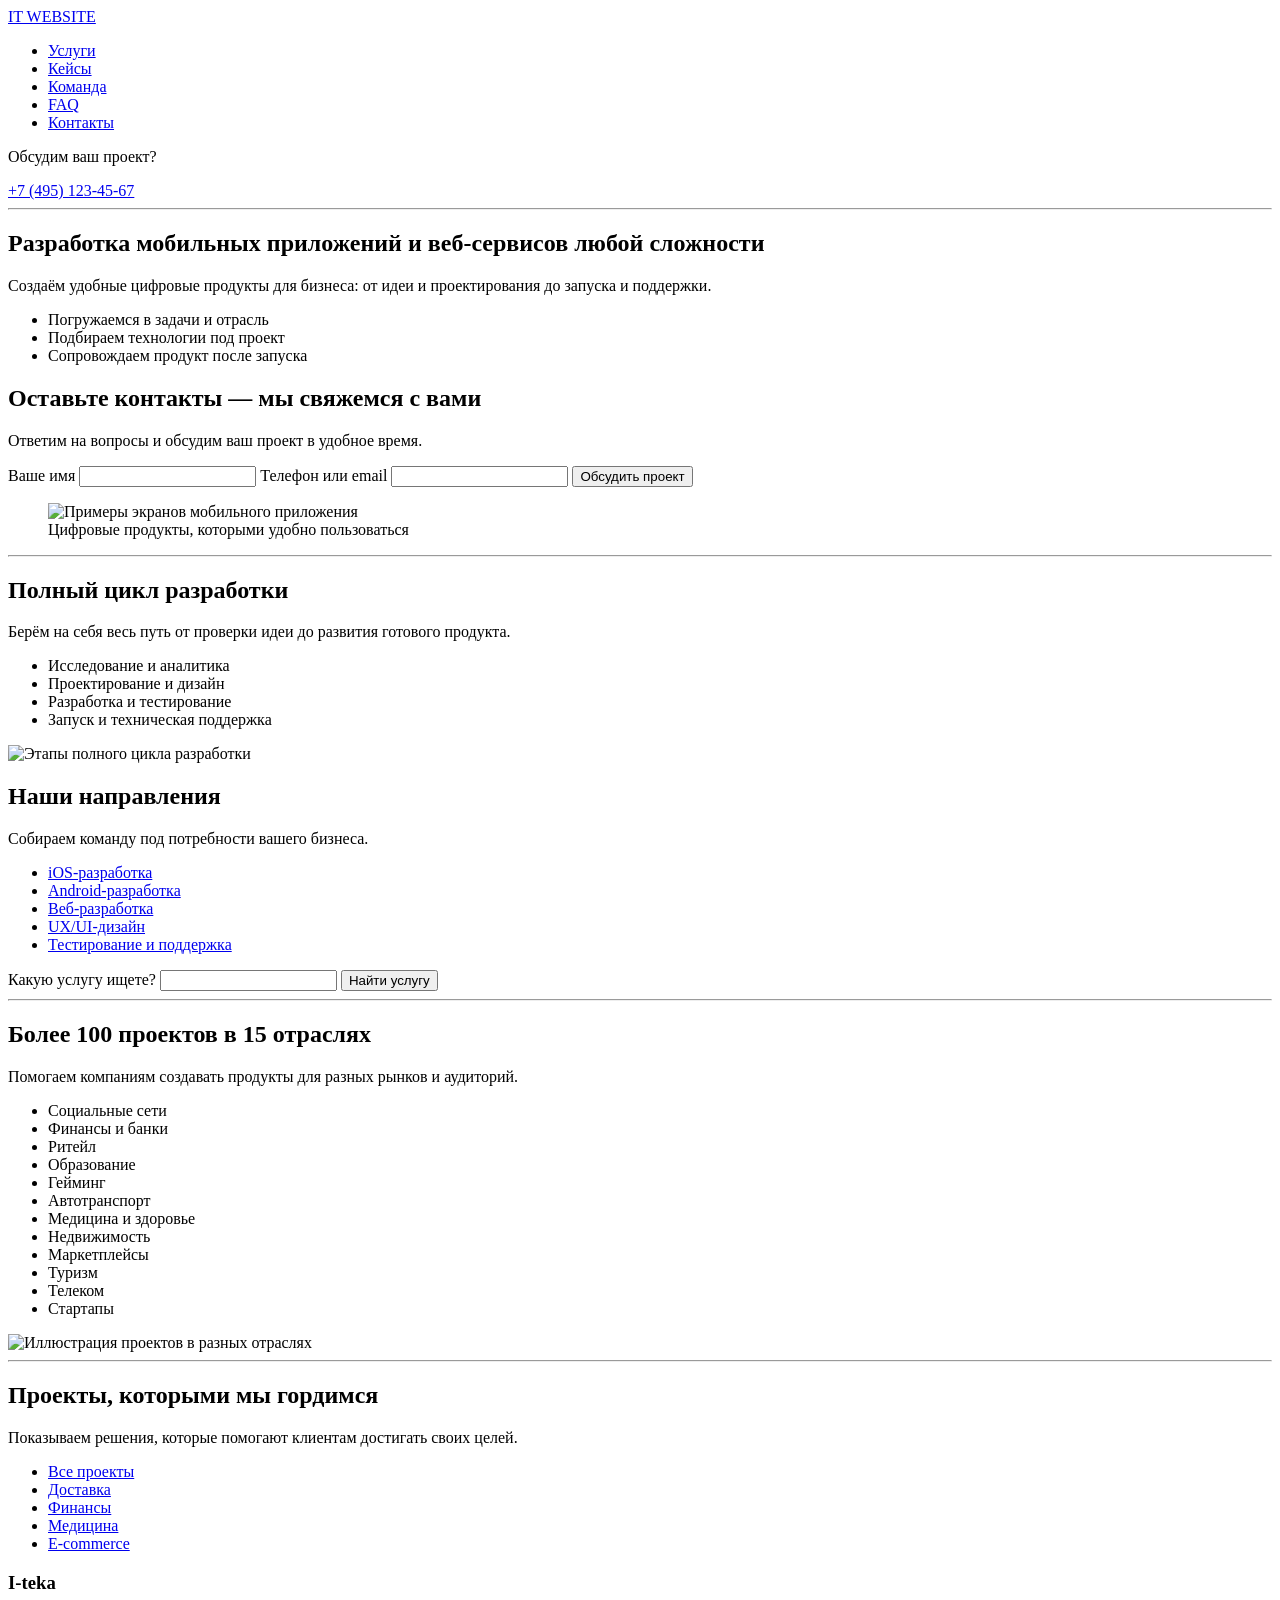
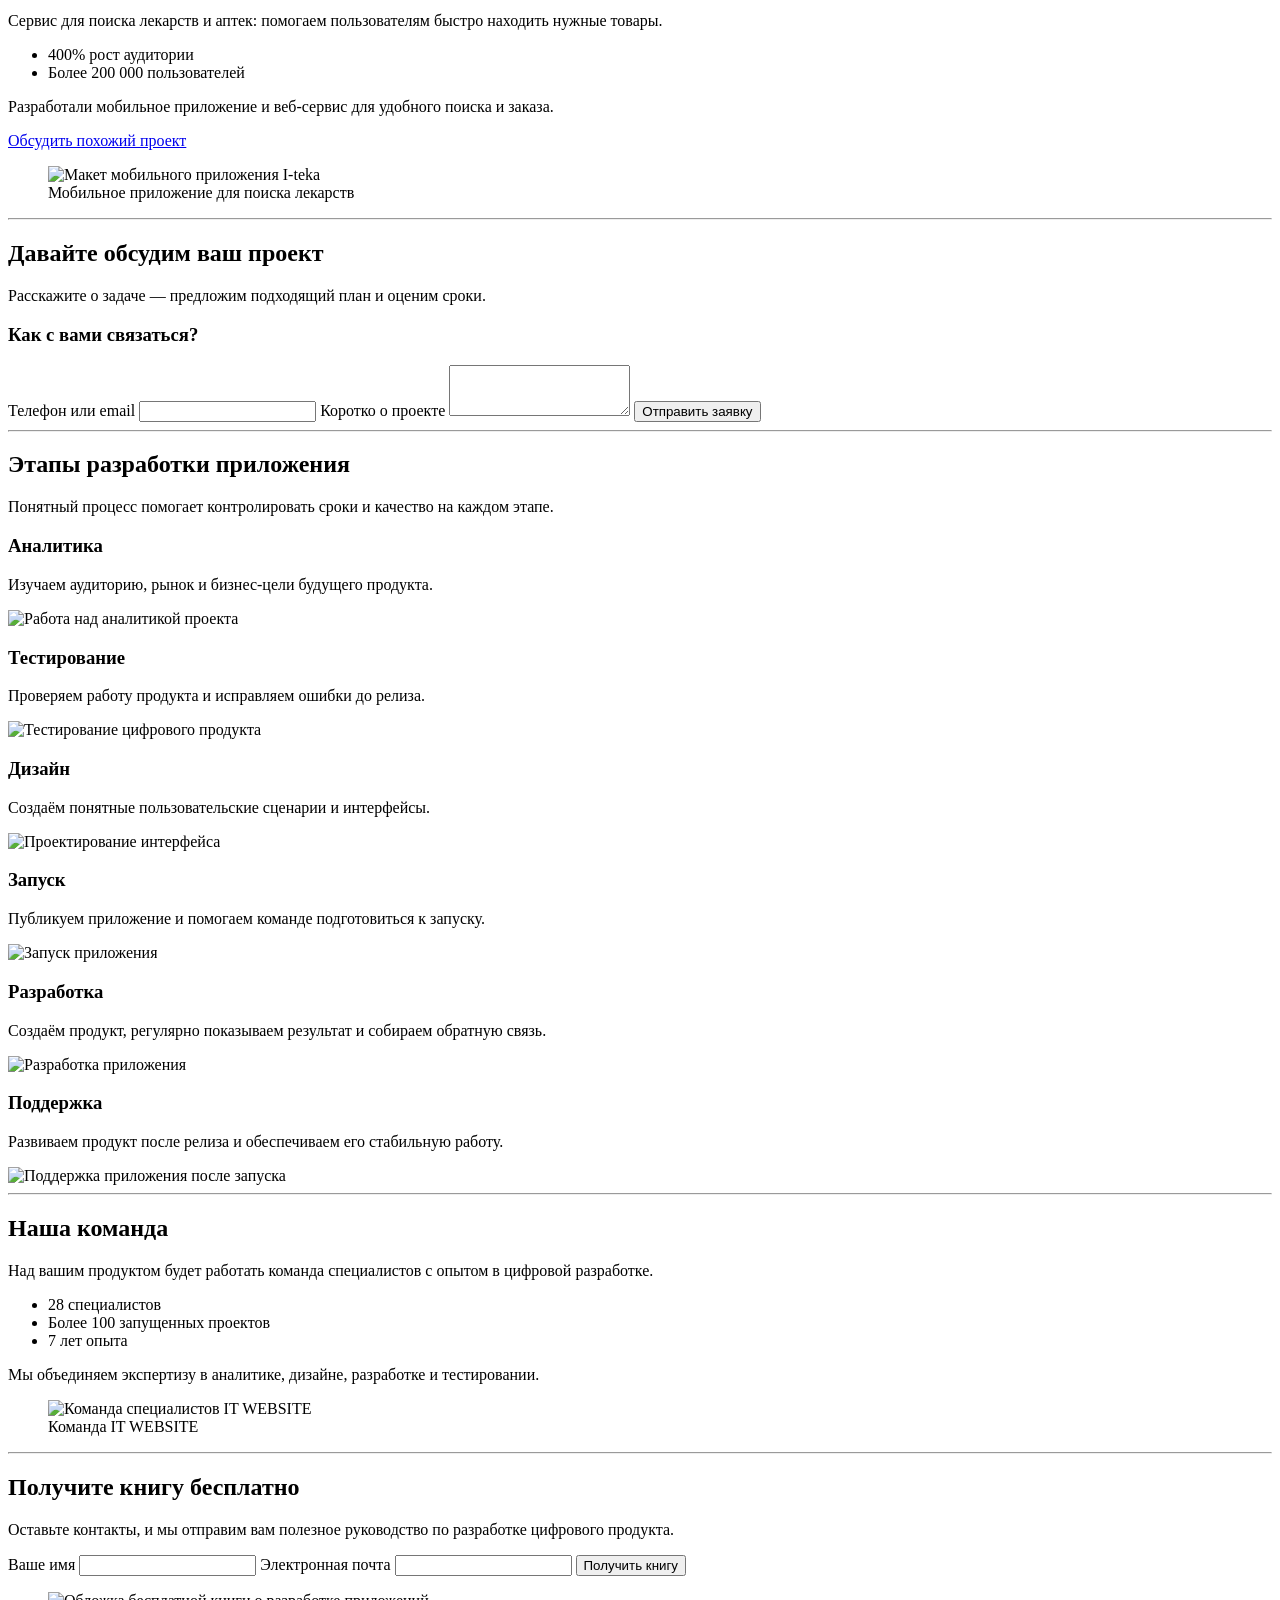
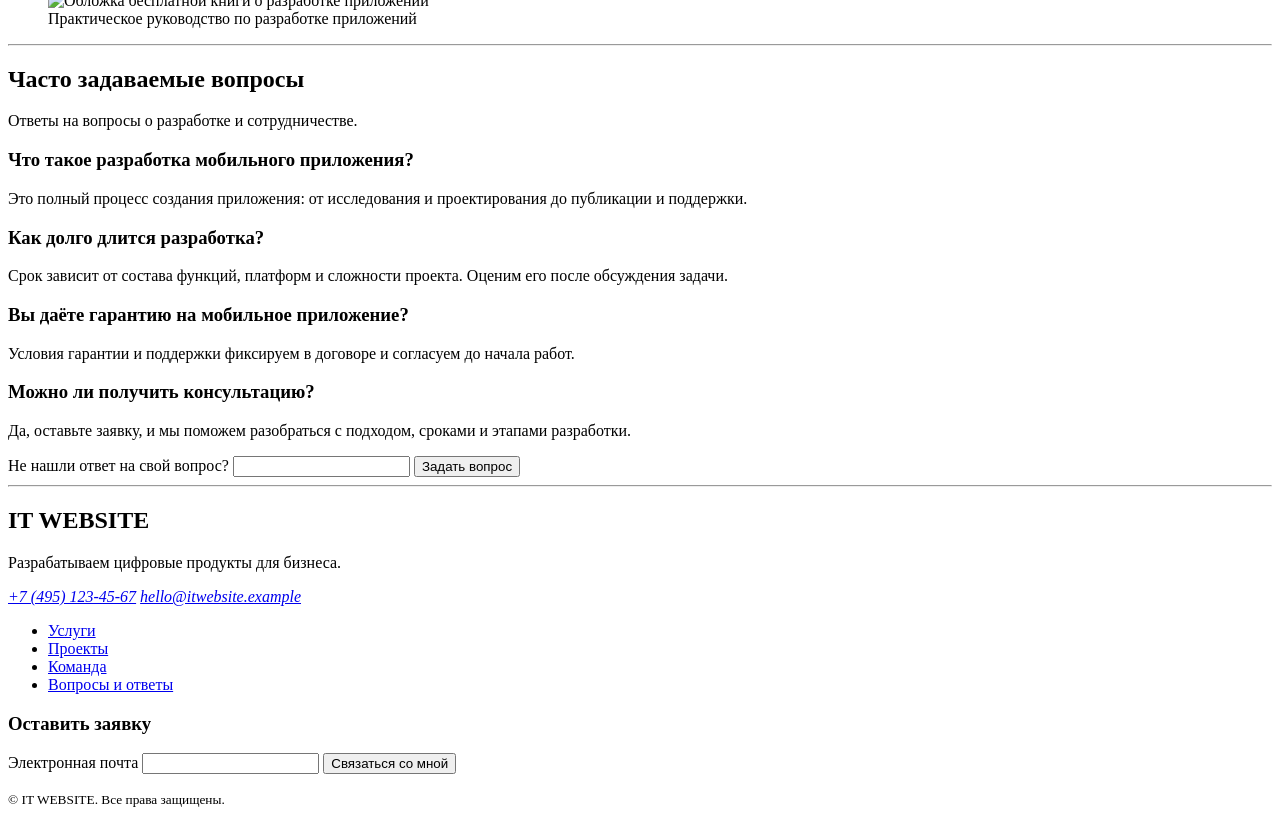
==== src/index.html @ d2645840 "lesson 3 completed" ====
<!doctype html>
<html lang="ru">

<head>
    <meta charset="UTF-8">
    <meta name="viewport"
        content="width=device-width, user-scalable=no, initial-scale=1.0, maximum-scale=1.0, minimum-scale=1.0">
    <meta http-equiv="X-UA-Compatible" content="ie=edge">
    <title>IT WEBSITE — разработка цифровых продуктов</title>
    <link rel="stylesheet" href="/src/assets/styles/style.css">
</head>

<body>
    <header class="site-header">
        <a class="site-logo" href="/" aria-label="IT Website — главная">IT WEBSITE</a>
        <nav class="main-navigation" aria-label="Основная навигация">
            <ul>
                <li><a href="#services">Услуги</a></li>
                <li><a href="#projects">Кейсы</a></li>
                <li><a href="#team">Команда</a></li>
                <li><a href="#faq">FAQ</a></li>
                <li><a href="#contacts">Контакты</a></li>
            </ul>
        </nav>
        <p class="header-contact">Обсудим ваш проект?</p>
        <a class="header-phone" href="tel:+74951234567">+7 (495) 123-45-67</a>
    </header>

    <hr>

    <main>
        <section class="hero-section" aria-labelledby="hero-title">
            <div class="hero-copy">
                <h1 id="hero-title">Разработка мобильных приложений и веб-сервисов любой сложности</h1>
                <p>Создаём удобные цифровые продукты для бизнеса: от идеи и проектирования до запуска и поддержки.</p>
                <ul>
                    <li>Погружаемся в задачи и отрасль</li>
                    <li>Подбираем технологии под проект</li>
                    <li>Сопровождаем продукт после запуска</li>
                </ul>
            </div>
            <form class="hero-contact-form" action="#" method="post">
                <h2>Оставьте контакты — мы свяжемся с вами</h2>
                <p>Ответим на вопросы и обсудим ваш проект в удобное время.</p>
                <label for="hero-name">Ваше имя</label>
                <input id="hero-name" name="name" type="text" autocomplete="name" required>
                <label for="hero-phone">Телефон или email</label>
                <input id="hero-phone" name="contact" type="text" autocomplete="email" required>
                <button type="submit">Обсудить проект</button>
            </form>
            <figure class="hero-illustration">
                <img src="https://placehold.co/600x440?text=Mobile+app" alt="Примеры экранов мобильного приложения"
                    width="600" height="440">
                <figcaption>Цифровые продукты, которыми удобно пользоваться</figcaption>
            </figure>
        </section>

        <hr>

        <section class="services-section" id="services" aria-labelledby="services-title">
            <article class="development-cycle">
                <h2 id="services-title">Полный цикл разработки</h2>
                <p>Берём на себя весь путь от проверки идеи до развития готового продукта.</p>
                <ul>
                    <li>Исследование и аналитика</li>
                    <li>Проектирование и дизайн</li>
                    <li>Разработка и тестирование</li>
                    <li>Запуск и техническая поддержка</li>
                </ul>
                <img src="https://placehold.co/520x240?text=Development+cycle" alt="Этапы полного цикла разработки"
                    width="520" height="240">
            </article>
            <aside class="service-categories" aria-labelledby="categories-title">
                <h2 id="categories-title">Наши направления</h2>
                <p>Собираем команду под потребности вашего бизнеса.</p>
                <ul>
                    <li><a href="#stages">iOS-разработка</a></li>
                    <li><a href="#stages">Android-разработка</a></li>
                    <li><a href="#stages">Веб-разработка</a></li>
                    <li><a href="#stages">UX/UI-дизайн</a></li>
                    <li><a href="#stages">Тестирование и поддержка</a></li>
                </ul>
                <form action="#contacts" method="get">
                    <label for="service-search">Какую услугу ищете?</label>
                    <input id="service-search" name="service" type="search">
                    <button type="submit">Найти услугу</button>
                </form>
            </aside>
        </section>

        <hr>

        <section class="industries-section" aria-labelledby="industries-title">
            <h2 id="industries-title">Более 100 проектов в 15 отраслях</h2>
            <p>Помогаем компаниям создавать продукты для разных рынков и аудиторий.</p>
            <ul class="industry-list">
                <li>Социальные сети</li>
                <li>Финансы и банки</li>
                <li>Ритейл</li>
                <li>Образование</li>
                <li>Гейминг</li>
                <li>Автотранспорт</li>
                <li>Медицина и здоровье</li>
                <li>Недвижимость</li>
                <li>Маркетплейсы</li>
                <li>Туризм</li>
                <li>Телеком</li>
                <li>Стартапы</li>
            </ul>
            <img src="https://placehold.co/900x240?text=Industries" alt="Иллюстрация проектов в разных отраслях"
                width="900" height="240">
        </section>

        <hr>

        <section class="projects-section" id="projects" aria-labelledby="projects-title">
            <h2 id="projects-title">Проекты, которыми мы гордимся</h2>
            <p>Показываем решения, которые помогают клиентам достигать своих целей.</p>
            <nav class="project-navigation" aria-label="Категории проектов">
                <ul>
                    <li><a href="#featured-project">Все проекты</a></li>
                    <li><a href="#featured-project">Доставка</a></li>
                    <li><a href="#featured-project">Финансы</a></li>
                    <li><a href="#featured-project">Медицина</a></li>
                    <li><a href="#featured-project">E-commerce</a></li>
                </ul>
            </nav>
            <article class="featured-project" id="featured-project">
                <div class="project-description">
                    <h3>I-teka</h3>
                    <p>Сервис для поиска лекарств и аптек: помогаем пользователям быстро находить нужные товары.</p>
                    <ul>
                        <li>400% рост аудитории</li>
                        <li>Более 200 000 пользователей</li>
                    </ul>
                    <p>Разработали мобильное приложение и веб-сервис для удобного поиска и заказа.</p>
                    <a href="#contacts">Обсудить похожий проект</a>
                </div>
                <figure>
                    <img src="https://placehold.co/600x400?text=I-teka+app" alt="Макет мобильного приложения I-teka"
                        width="600" height="400">
                    <figcaption>Мобильное приложение для поиска лекарств</figcaption>
                </figure>
            </article>
        </section>

        <hr>

        <section class="project-cta" id="contacts" aria-labelledby="project-cta-title">
            <div>
                <h2 id="project-cta-title">Давайте обсудим ваш проект</h2>
                <p>Расскажите о задаче — предложим подходящий план и оценим сроки.</p>
            </div>
            <form class="project-contact-form" action="#" method="post">
                <h3>Как с вами связаться?</h3>
                <label for="project-contact">Телефон или email</label>
                <input id="project-contact" name="contact" type="text" required>
                <label for="project-details">Коротко о проекте</label>
                <textarea id="project-details" name="details" rows="3"></textarea>
                <button type="submit">Отправить заявку</button>
            </form>
        </section>

        <hr>

        <section class="stages-section" id="stages" aria-labelledby="stages-title">
            <h2 id="stages-title">Этапы разработки приложения</h2>
            <p>Понятный процесс помогает контролировать сроки и качество на каждом этапе.</p>
            <div class="stage-list">
                <article class="stage-card">
                    <h3>Аналитика</h3>
                    <p>Изучаем аудиторию, рынок и бизнес-цели будущего продукта.</p>
                    <img src="https://placehold.co/320x180?text=Analysis" alt="Работа над аналитикой проекта"
                        width="320" height="180">
                </article>
                <article class="stage-card">
                    <h3>Тестирование</h3>
                    <p>Проверяем работу продукта и исправляем ошибки до релиза.</p>
                    <img src="https://placehold.co/320x180?text=Testing" alt="Тестирование цифрового продукта"
                        width="320" height="180">
                </article>
                <article class="stage-card">
                    <h3>Дизайн</h3>
                    <p>Создаём понятные пользовательские сценарии и интерфейсы.</p>
                    <img src="https://placehold.co/320x180?text=Design" alt="Проектирование интерфейса" width="320"
                        height="180">
                </article>
                <article class="stage-card">
                    <h3>Запуск</h3>
                    <p>Публикуем приложение и помогаем команде подготовиться к запуску.</p>
                    <img src="https://placehold.co/320x180?text=Launch" alt="Запуск приложения" width="320"
                        height="180">
                </article>
                <article class="stage-card">
                    <h3>Разработка</h3>
                    <p>Создаём продукт, регулярно показываем результат и собираем обратную связь.</p>
                    <img src="https://placehold.co/320x180?text=Development" alt="Разработка приложения" width="320"
                        height="180">
                </article>
                <article class="stage-card">
                    <h3>Поддержка</h3>
                    <p>Развиваем продукт после релиза и обеспечиваем его стабильную работу.</p>
                    <img src="https://placehold.co/320x180?text=Support" alt="Поддержка приложения после запуска"
                        width="320" height="180">
                </article>
            </div>
        </section>

        <hr>

        <section class="team-section" id="team" aria-labelledby="team-title">
            <div class="team-description">
                <h2 id="team-title">Наша команда</h2>
                <p>Над вашим продуктом будет работать команда специалистов с опытом в цифровой разработке.</p>
                <ul>
                    <li>28 специалистов</li>
                    <li>Более 100 запущенных проектов</li>
                    <li>7 лет опыта</li>
                </ul>
                <p>Мы объединяем экспертизу в аналитике, дизайне, разработке и тестировании.</p>
            </div>
            <figure>
                <img src="https://placehold.co/640x360?text=Our+team" alt="Команда специалистов IT WEBSITE" width="640"
                    height="360">
                <figcaption>Команда IT WEBSITE</figcaption>
            </figure>
        </section>

        <hr>

        <section class="ebook-section" aria-labelledby="ebook-title">
            <div class="ebook-copy">
                <h2 id="ebook-title">Получите книгу бесплатно</h2>
                <p>Оставьте контакты, и мы отправим вам полезное руководство по разработке цифрового продукта.</p>
                <form class="ebook-form" action="#" method="post">
                    <label for="ebook-name">Ваше имя</label>
                    <input id="ebook-name" name="name" type="text" autocomplete="name" required>
                    <label for="ebook-email">Электронная почта</label>
                    <input id="ebook-email" name="email" type="email" autocomplete="email" required>
                    <button type="submit">Получить книгу</button>
                </form>
            </div>
            <figure>
                <img src="https://placehold.co/360x480?text=Free+book"
                    alt="Обложка бесплатной книги о разработке приложений" width="360" height="480">
                <figcaption>Практическое руководство по разработке приложений</figcaption>
            </figure>
        </section>

        <hr>

        <section class="faq-section" id="faq" aria-labelledby="faq-title">
            <h2 id="faq-title">Часто задаваемые вопросы</h2>
            <p>Ответы на вопросы о разработке и сотрудничестве.</p>
            <div class="faq-list">
                <article class="faq-item">
                    <h3>Что такое разработка мобильного приложения?</h3>
                    <p>Это полный процесс создания приложения: от исследования и проектирования до публикации и
                        поддержки.</p>
                </article>
                <article class="faq-item">
                    <h3>Как долго длится разработка?</h3>
                    <p>Срок зависит от состава функций, платформ и сложности проекта. Оценим его после обсуждения
                        задачи.</p>
                </article>
                <article class="faq-item">
                    <h3>Вы даёте гарантию на мобильное приложение?</h3>
                    <p>Условия гарантии и поддержки фиксируем в договоре и согласуем до начала работ.</p>
                </article>
                <article class="faq-item">
                    <h3>Можно ли получить консультацию?</h3>
                    <p>Да, оставьте заявку, и мы поможем разобраться с подходом, сроками и этапами разработки.</p>
                </article>
            </div>
            <form class="faq-search" action="#" method="get">
                <label for="faq-question">Не нашли ответ на свой вопрос?</label>
                <input id="faq-question" name="question" type="search">
                <button type="submit">Задать вопрос</button>
            </form>
        </section>
    </main>

    <hr>

    <footer class="site-footer">
        <h2>IT WEBSITE</h2>
        <p>Разрабатываем цифровые продукты для бизнеса.</p>
        <address>
            <a href="tel:+74951234567">+7 (495) 123-45-67</a>
            <a href="mailto:hello@itwebsite.example">hello@itwebsite.example</a>
        </address>
        <nav class="footer-navigation" aria-label="Навигация в подвале">
            <ul>
                <li><a href="#services">Услуги</a></li>
                <li><a href="#projects">Проекты</a></li>
                <li><a href="#team">Команда</a></li>
                <li><a href="#faq">Вопросы и ответы</a></li>
            </ul>
        </nav>
        <form class="footer-contact-form" action="#" method="post">
            <h3>Оставить заявку</h3>
            <label for="footer-email">Электронная почта</label>
            <input id="footer-email" name="email" type="email" required>
            <button type="submit">Связаться со мной</button>
        </form>
        <p><small>&copy; IT WEBSITE. Все права защищены.</small></p>
    </footer>

    <script src="index.js"></script>
</body>

</html>
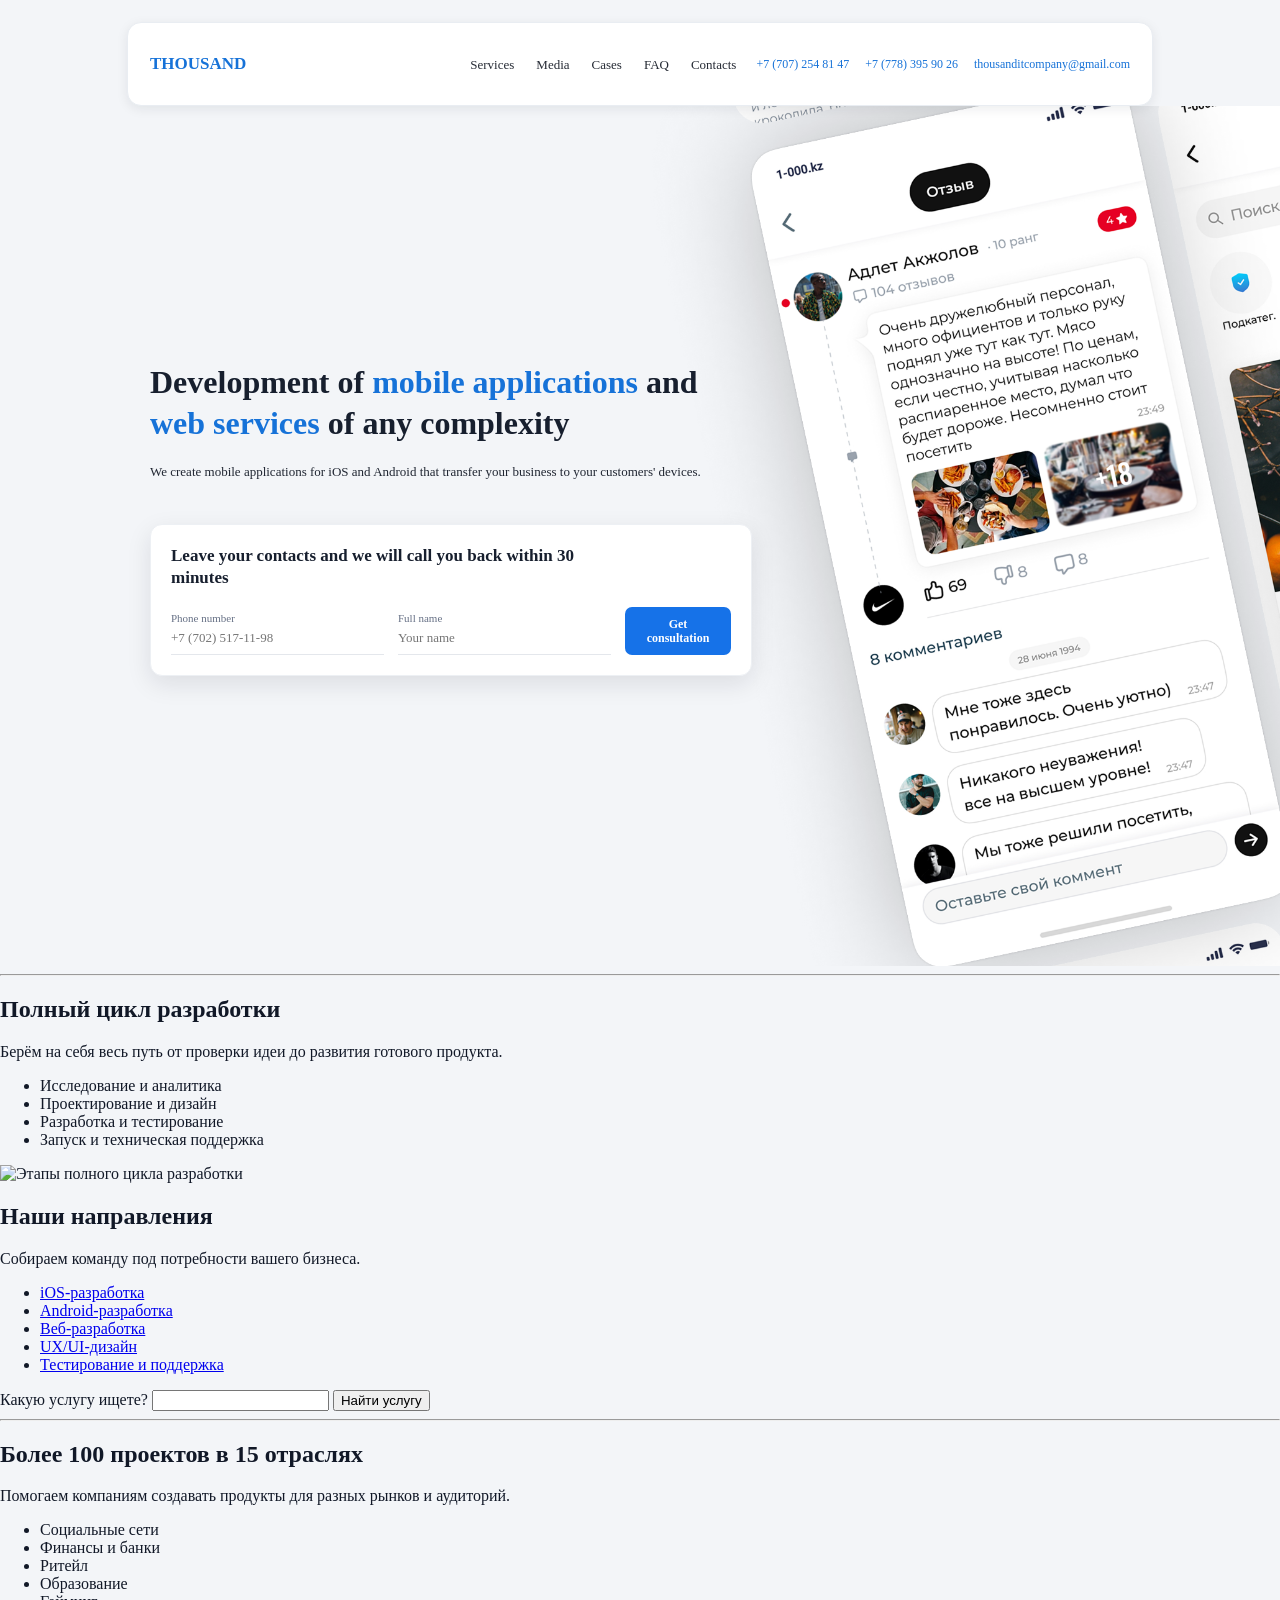
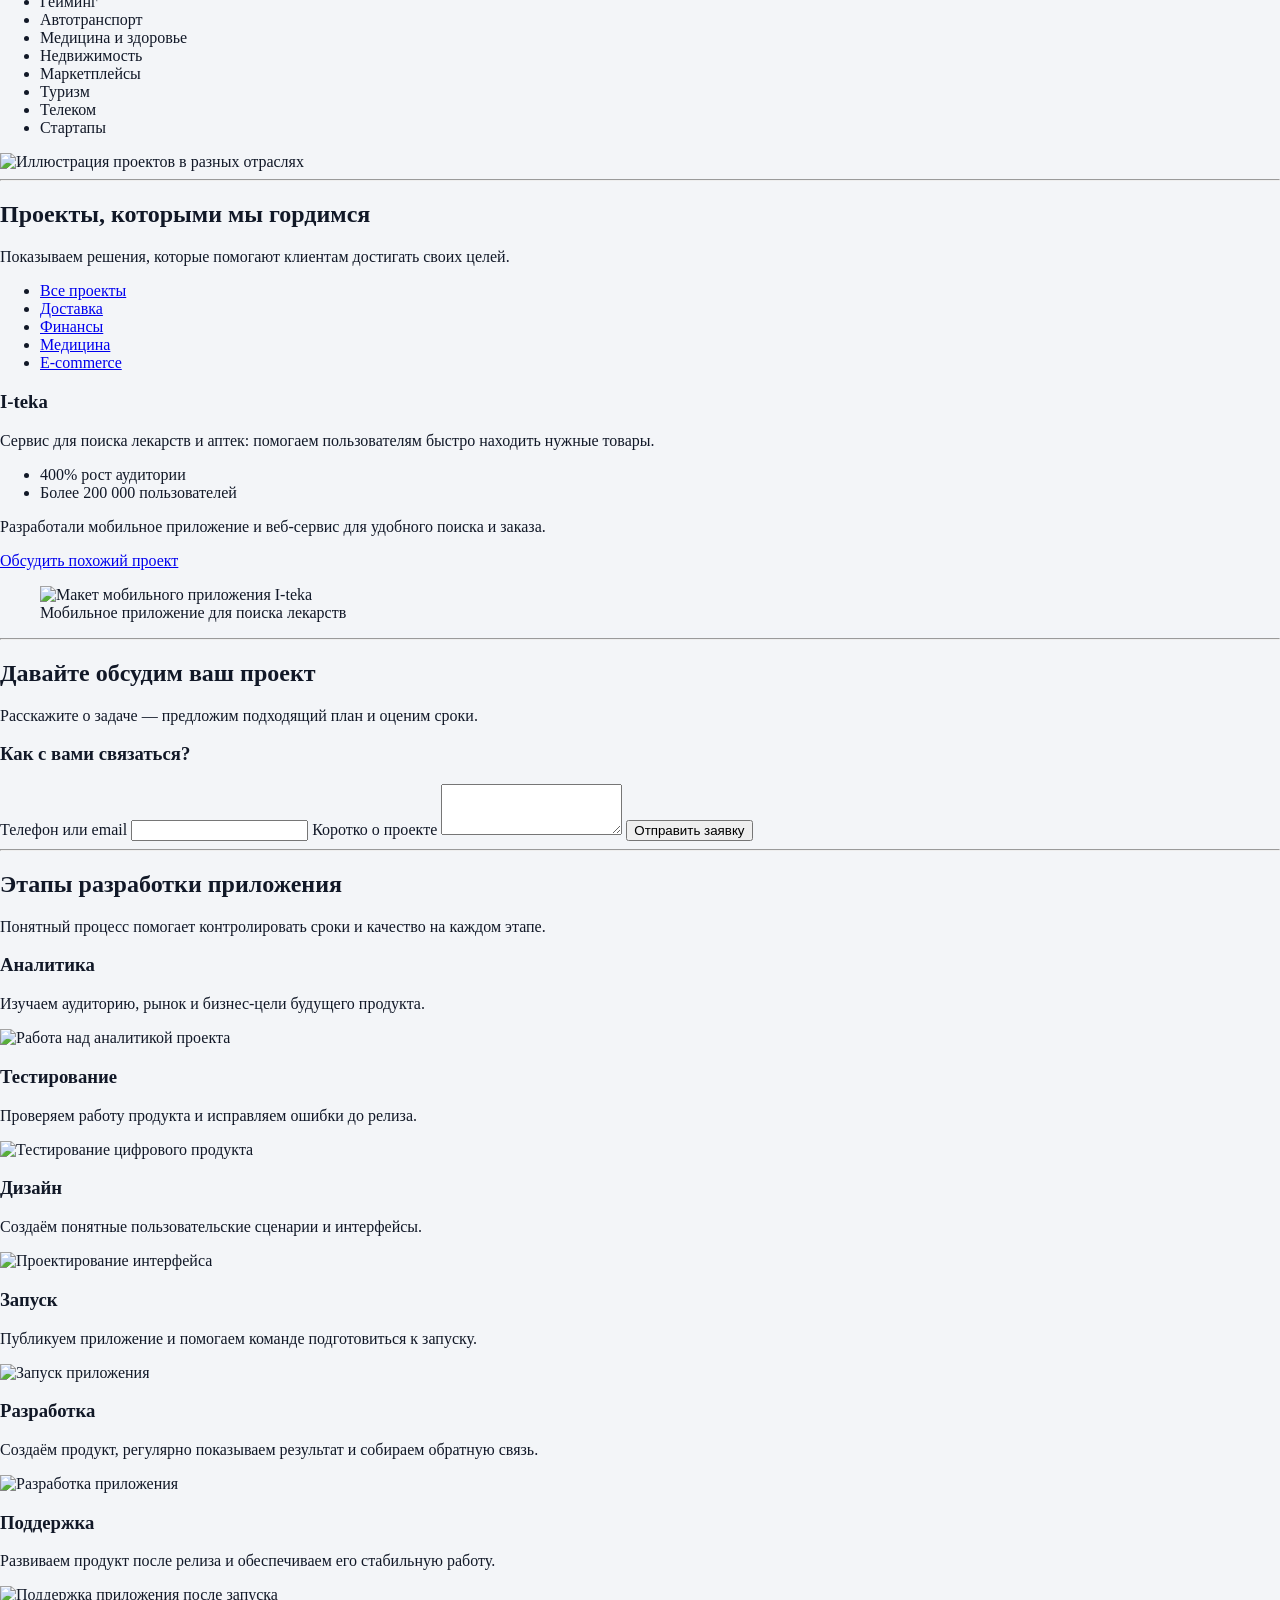
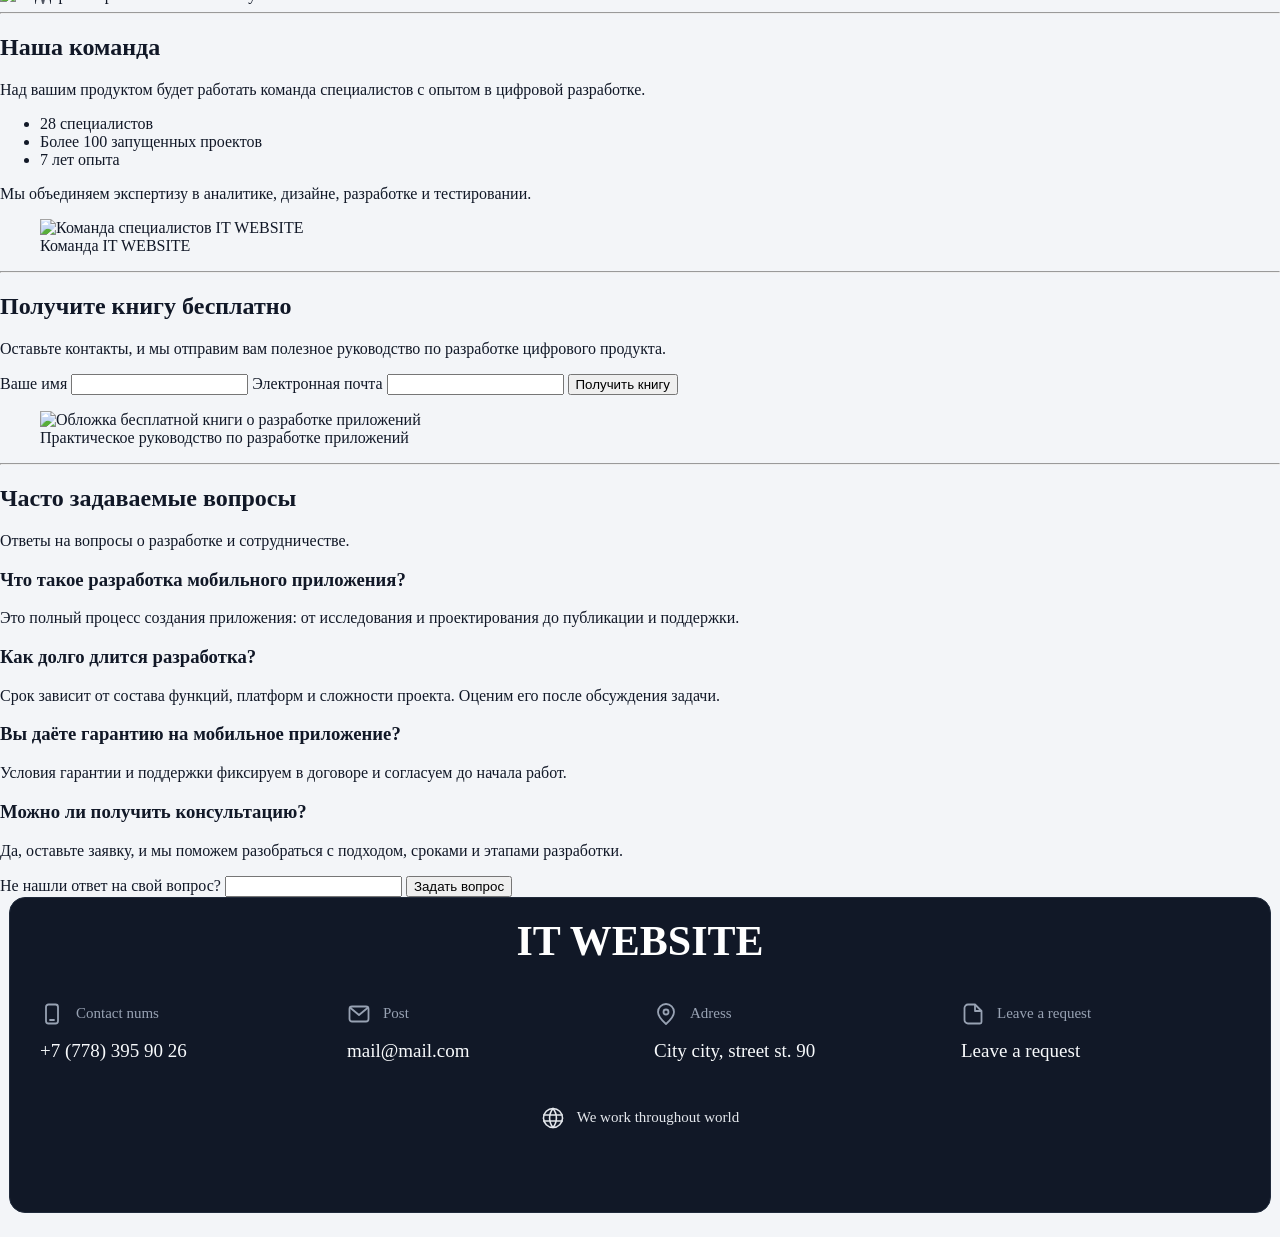
==== commit f25db967: "completed lesson 4" ====
--- a/src/index.html
+++ b/src/index.html
@@ -6,53 +6,59 @@
     <meta name="viewport"
         content="width=device-width, user-scalable=no, initial-scale=1.0, maximum-scale=1.0, minimum-scale=1.0">
     <meta http-equiv="X-UA-Compatible" content="ie=edge">
-    <title>IT WEBSITE — разработка цифровых продуктов</title>
+    <title>THOUSAND — Mobile apps and web services</title>
     <link rel="stylesheet" href="/src/assets/styles/style.css">
 </head>
 
 <body>
     <header class="site-header">
-        <a class="site-logo" href="/" aria-label="IT Website — главная">IT WEBSITE</a>
+        <a class="site-logo" href="/" aria-label="THOUSAND — home">THOUSAND</a>
         <nav class="main-navigation" aria-label="Основная навигация">
             <ul>
-                <li><a href="#services">Услуги</a></li>
-                <li><a href="#projects">Кейсы</a></li>
-                <li><a href="#team">Команда</a></li>
+                <li><a href="#services">Services</a></li>
+                <li><a href="#projects">Media</a></li>
+                <li><a href="#projects">Cases</a></li>
                 <li><a href="#faq">FAQ</a></li>
-                <li><a href="#contacts">Контакты</a></li>
+                <li><a href="#contacts">Contacts</a></li>
             </ul>
         </nav>
-        <p class="header-contact">Обсудим ваш проект?</p>
-        <a class="header-phone" href="tel:+74951234567">+7 (495) 123-45-67</a>
+        <div class="header-contacts">
+            <a class="header-phone" href="tel:+77072548147">+7 (707) 254 81 47</a>
+            <a class="header-phone header-phone-secondary" href="tel:+77783959026">+7 (778) 395 90 26</a>
+            <a class="header-email" href="mailto:thousanditcompany@gmail.com">thousanditcompany@gmail.com</a>
+        </div>
     </header>
-
-    <hr>
 
     <main>
         <section class="hero-section" aria-labelledby="hero-title">
-            <div class="hero-copy">
-                <h1 id="hero-title">Разработка мобильных приложений и веб-сервисов любой сложности</h1>
-                <p>Создаём удобные цифровые продукты для бизнеса: от идеи и проектирования до запуска и поддержки.</p>
-                <ul>
-                    <li>Погружаемся в задачи и отрасль</li>
-                    <li>Подбираем технологии под проект</li>
-                    <li>Сопровождаем продукт после запуска</li>
-                </ul>
-            </div>
-            <form class="hero-contact-form" action="#" method="post">
-                <h2>Оставьте контакты — мы свяжемся с вами</h2>
-                <p>Ответим на вопросы и обсудим ваш проект в удобное время.</p>
-                <label for="hero-name">Ваше имя</label>
-                <input id="hero-name" name="name" type="text" autocomplete="name" required>
-                <label for="hero-phone">Телефон или email</label>
-                <input id="hero-phone" name="contact" type="text" autocomplete="email" required>
-                <button type="submit">Обсудить проект</button>
-            </form>
-            <figure class="hero-illustration">
-                <img src="https://placehold.co/600x440?text=Mobile+app" alt="Примеры экранов мобильного приложения"
-                    width="600" height="440">
-                <figcaption>Цифровые продукты, которыми удобно пользоваться</figcaption>
-            </figure>
+            <div class="hero-content">
+                <div class="hero-copy">
+                    <h1 id="hero-title">Development of <span>mobile applications</span> and <span>web services</span>
+                        of any complexity</h1>
+                    <p>We create mobile applications for iOS and Android that transfer your business to your customers'
+                        devices.</p>
+                </div>
+                <form class="hero-contact-form" action="#" method="post">
+                    <h2>Leave your contacts and we will call you back within 30 minutes</h2>
+                    <div class="hero-form-row">
+                        <label class="hero-form-field" for="hero-phone">
+                            <span>Phone number</span>
+                            <input id="hero-phone" name="phone" type="tel" autocomplete="tel"
+                                placeholder="+7 (702) 517-11-98" required>
+                        </label>
+                        <label class="hero-form-field" for="hero-name">
+                            <span>Full name</span>
+                            <input id="hero-name" name="name" type="text" autocomplete="name" placeholder="Your name"
+                                required>
+                        </label>
+                        <button type="submit">Get<br>consultation</button>
+                    </div>
+                </form>
+            </div>
+            <div class="hero-visual">
+                <img class="hero-collage" src="/src/assets/img/Group%201.png"
+                    alt="Наклонённые экраны мобильного приложения THOUSAND">
+            </div>
         </section>
 
         <hr>
@@ -280,30 +286,58 @@
         </section>
     </main>
 
-    <hr>
-
     <footer class="site-footer">
         <h2>IT WEBSITE</h2>
-        <p>Разрабатываем цифровые продукты для бизнеса.</p>
-        <address>
-            <a href="tel:+74951234567">+7 (495) 123-45-67</a>
-            <a href="mailto:hello@itwebsite.example">hello@itwebsite.example</a>
-        </address>
-        <nav class="footer-navigation" aria-label="Навигация в подвале">
-            <ul>
-                <li><a href="#services">Услуги</a></li>
-                <li><a href="#projects">Проекты</a></li>
-                <li><a href="#team">Команда</a></li>
-                <li><a href="#faq">Вопросы и ответы</a></li>
-            </ul>
-        </nav>
-        <form class="footer-contact-form" action="#" method="post">
-            <h3>Оставить заявку</h3>
-            <label for="footer-email">Электронная почта</label>
-            <input id="footer-email" name="email" type="email" required>
-            <button type="submit">Связаться со мной</button>
-        </form>
-        <p><small>&copy; IT WEBSITE. Все права защищены.</small></p>
+        <div class="footer-grid">
+            <div class="footer-item">
+                <p class="footer-label">
+                    <svg viewBox="0 0 24 24" aria-hidden="true">
+                        <rect x="6" y="2.5" width="12" height="19" rx="2.5" />
+                        <path d="M10 18h4" />
+                    </svg>
+                    Contact nums
+                </p>
+                <a class="footer-value" href="tel:+77783959026">+7 (778) 395 90 26</a>
+            </div>
+            <div class="footer-item">
+                <p class="footer-label">
+                    <svg viewBox="0 0 24 24" aria-hidden="true">
+                        <rect x="2.5" y="4.5" width="19" height="15" rx="2.5" />
+                        <path d="m3.5 6 8.5 7 8.5-7" />
+                    </svg>
+                    Post
+                </p>
+                <a class="footer-value" href="mailto:mail@mail.com">mail@mail.com</a>
+            </div>
+            <div class="footer-item">
+                <p class="footer-label">
+                    <svg viewBox="0 0 24 24" aria-hidden="true">
+                        <path d="M20 10c0 5-8 12-8 12S4 15 4 10a8 8 0 1 1 16 0Z" />
+                        <circle cx="12" cy="10" r="2.5" />
+                    </svg>
+                    Adress
+                </p>
+                <p class="footer-value">City city, street st. 90</p>
+            </div>
+            <div class="footer-item">
+                <p class="footer-label">
+                    <svg viewBox="0 0 24 24" aria-hidden="true">
+                        <path
+                            d="M7 2.5h7l6.5 6.5v11A1.5 1.5 0 0 1 19 21.5H7A3.5 3.5 0 0 1 3.5 18V6A3.5 3.5 0 0 1 7 2.5Z" />
+                        <path d="M14 3v6h6" />
+                    </svg>
+                    Leave a request
+                </p>
+                <a class="footer-value" href="#contacts">Leave a request</a>
+            </div>
+        </div>
+        <p class="footer-worldwide">
+            <svg viewBox="0 0 24 24" aria-hidden="true">
+                <circle cx="12" cy="12" r="9.5" />
+                <path d="M2.8 9h18.4M2.8 15h18.4M12 2.5a15 15 0 0 1 0 19M12 2.5a15 15 0 0 0 0 19" />
+            </svg>
+            We work throughout world
+        </p>
     </footer>
 
     <script src="index.js"></script>
--- a/src/assets/styles/style.css
+++ b/src/assets/styles/style.css
@@ -0,0 +1,572 @@
+@import "./global.css";
+@import "./fonts.css";
+@import "./utils.css";
+
+.test {
+  color: yellow !important;
+}
+
+.test {
+  color: red !important;
+}
+
+body {
+  display: flex;
+  min-height: 100vh;
+  min-height: 100svh;
+  flex-direction: column;
+  margin: 0;
+  overflow-x: hidden;
+  background: #f3f5f8;
+  color: #111827;
+}
+
+main {
+  flex: 1 0 auto;
+}
+
+.site-header {
+  position: relative;
+  z-index: 5;
+  display: flex;
+  align-items: center;
+  gap: 20px;
+  width: min(980px, calc(100% - 64px));
+  min-height: 62px;
+  margin: 22px auto 0;
+  padding: 10px 22px;
+  border: 1px solid #e9edf2;
+  border-radius: 14px;
+  background: #ffffff;
+  box-shadow: 0 3px 12px rgb(16 24 40 / 8%);
+}
+
+.site-logo {
+  flex: 0 0 auto;
+  color: #1672d8;
+  font-size: 17px;
+  font-weight: 700;
+  text-decoration: none;
+}
+
+.main-navigation {
+  margin-left: auto;
+}
+
+.main-navigation ul {
+  display: flex;
+  gap: 22px;
+  margin: 0;
+  padding: 0;
+  list-style: none;
+}
+
+.main-navigation a {
+  color: #252a34;
+  font-size: 13px;
+  font-weight: 500;
+  text-decoration: none;
+}
+
+.main-navigation a:hover,
+.header-contacts a:hover {
+  color: #1672d8;
+}
+
+.header-contacts {
+  display: flex;
+  flex: 0 0 auto;
+  align-items: center;
+  gap: 16px;
+  color: #1672d8;
+  font-size: 12px;
+  white-space: nowrap;
+}
+
+.header-contacts a {
+  color: inherit;
+  text-decoration: none;
+}
+
+.hero-section {
+  position: relative;
+  display: grid;
+  grid-template-columns: minmax(0, 1fr);
+  align-items: center;
+  overflow: hidden;
+  width: 100%;
+  min-height: calc(100svh - 96px);
+  margin: 0;
+  padding: 18px max(32px, calc((100vw - 980px) / 2)) 38px;
+}
+
+.hero-content {
+  position: relative;
+  z-index: 2;
+  max-width: 560px;
+  padding: 22px 0 36px;
+}
+
+.hero-copy h1 {
+  max-width: 560px;
+  margin: 0;
+  color: #171f2e;
+  font-size: 32px;
+  font-weight: 700;
+  line-height: 1.28;
+}
+
+.hero-copy h1 span {
+  color: #1672d8;
+}
+
+.hero-copy > p {
+  max-width: 560px;
+  margin: 18px 0 42px;
+  color: #202632;
+  font-size: 13px;
+  line-height: 1.55;
+}
+
+.hero-contact-form {
+  width: min(100%, 590px);
+  padding: 20px;
+  border: 1px solid #edf0f4;
+  border-radius: 12px;
+  background: #ffffff;
+  box-shadow: 0 8px 24px rgb(16 24 40 / 10%);
+}
+
+.hero-contact-form h2 {
+  max-width: 440px;
+  margin: 0 0 18px;
+  color: #171f2e;
+  font-size: 17px;
+  font-weight: 700;
+  line-height: 1.3;
+}
+
+.hero-form-row {
+  display: grid;
+  grid-template-columns: minmax(0, 1fr) minmax(0, 1fr) 106px;
+  align-items: end;
+  gap: 14px;
+}
+
+.hero-form-field {
+  display: flex;
+  min-width: 0;
+  flex-direction: column;
+  gap: 6px;
+  padding-bottom: 8px;
+  border-bottom: 1px solid #e4e7ec;
+  color: #667085;
+  font-size: 11px;
+}
+
+.hero-form-field input {
+  width: 100%;
+  min-width: 0;
+  padding: 0;
+  border: 0;
+  outline: 0;
+  background: transparent;
+  color: #171f2e;
+  font: inherit;
+  font-size: 13px;
+}
+
+.hero-form-field:focus-within {
+  border-color: #1672d8;
+}
+
+.hero-form-row button {
+  min-height: 48px;
+  padding: 8px 10px;
+  border: 0;
+  border-radius: 7px;
+  background: #1672e8;
+  color: #ffffff;
+  font: inherit;
+  font-size: 12px;
+  font-weight: 600;
+  line-height: 1.2;
+  cursor: pointer;
+  transition:
+    background-color 160ms ease,
+    transform 160ms ease;
+}
+
+.hero-form-row button:hover {
+  transform: translateY(-1px);
+  background: #075bc4;
+}
+
+.hero-form-row button:focus-visible {
+  outline: 3px solid #9dc9ff;
+  outline-offset: 3px;
+}
+
+.hero-visual {
+  position: absolute;
+  z-index: 1;
+  top: -14%;
+  right: 0;
+  width: min(78vw, 1180px);
+  height: 130%;
+  min-width: 0;
+  min-height: 0;
+  pointer-events: none;
+}
+
+.site-footer {
+  width: min(1500px, calc(100% - 80px));
+  min-height: 274px;
+  margin: auto auto 24px;
+  padding: 18px 30px 22px;
+  border: 1px solid #202a3b;
+  border-radius: 16px;
+  background: #111827;
+  color: #f8fafc;
+}
+
+.site-footer h2 {
+  margin: 0;
+  color: #ffffff;
+  font-size: 42px;
+  font-weight: 700;
+  line-height: 1.2;
+  text-align: center;
+}
+
+.footer-grid {
+  display: grid;
+  grid-template-columns: repeat(4, minmax(0, 1fr));
+  gap: 28px;
+  margin-top: 36px;
+}
+
+.footer-item {
+  min-width: 0;
+}
+
+.footer-label {
+  display: flex;
+  align-items: center;
+  gap: 12px;
+  margin: 0 0 12px;
+  color: #98a2b3;
+  font-size: 15px;
+  font-weight: 500;
+}
+
+.footer-label svg {
+  width: 24px;
+  height: 24px;
+  flex: 0 0 auto;
+  fill: none;
+  stroke: currentColor;
+  stroke-linecap: round;
+  stroke-linejoin: round;
+  stroke-width: 1.8;
+}
+
+.footer-value {
+  display: block;
+  margin: 0;
+  color: #f8fafc;
+  font-size: 19px;
+  font-weight: 500;
+  line-height: 1.35;
+  text-decoration: none;
+}
+
+a.footer-value:hover {
+  color: #b9d7ff;
+}
+
+.footer-worldwide {
+  display: flex;
+  align-items: center;
+  justify-content: center;
+  gap: 12px;
+  margin: 42px 0 0;
+  color: #e4e7ec;
+  font-size: 15px;
+}
+
+.footer-worldwide svg {
+  width: 24px;
+  height: 24px;
+  fill: none;
+  stroke: currentColor;
+  stroke-linecap: round;
+  stroke-width: 1.6;
+}
+
+.hero-collage {
+  display: block;
+  width: 100%;
+  height: 100%;
+  object-fit: cover;
+  object-position: center 45%;
+}
+
+.mock-phone {
+  position: absolute;
+  top: 4%;
+  width: min(52%, 350px);
+  height: 620px;
+  overflow: hidden;
+  padding: 12px 11px;
+  border: 6px solid #ffffff;
+  border-radius: 30px;
+  background: #ffffff;
+  box-shadow: 0 18px 45px rgb(16 24 40 / 16%);
+  color: #202630;
+  font-size: 10px;
+}
+
+.phone-reviews {
+  z-index: 2;
+  left: 2%;
+  transform: rotate(-11deg);
+}
+
+.phone-catalog {
+  z-index: 1;
+  top: 0;
+  right: -2%;
+  transform: rotate(-7deg);
+}
+
+.phone-status,
+.app-topbar,
+.app-titlebar,
+.review-author,
+.review-actions,
+.app-bottom-nav {
+  display: flex;
+  align-items: center;
+  justify-content: space-between;
+}
+
+.phone-status {
+  margin-bottom: 12px;
+  color: #384252;
+  font-size: 8px;
+  font-weight: 700;
+}
+
+.app-topbar {
+  min-height: 28px;
+  font-size: 11px;
+}
+
+.app-titlebar {
+  margin: 9px 0 16px;
+  font-size: 11px;
+}
+
+.back-arrow {
+  color: #738094;
+  font-size: 24px;
+  line-height: 1;
+}
+
+.rating-badge {
+  padding: 5px 8px;
+  border-radius: 20px;
+  background: #f02946;
+  color: #ffffff;
+  font-size: 8px;
+}
+
+.review-author {
+  justify-content: flex-start;
+  gap: 9px;
+  margin-bottom: 12px;
+}
+
+.review-avatar {
+  display: grid;
+  width: 34px;
+  height: 34px;
+  flex: 0 0 auto;
+  place-items: center;
+  border-radius: 50%;
+  background: #2e7c78;
+  color: #ffffff;
+  font-weight: 700;
+}
+
+.review-author strong,
+.review-author small {
+  display: block;
+}
+
+.review-author small {
+  margin-top: 3px;
+  color: #8a93a1;
+  font-size: 8px;
+}
+
+.review-copy {
+  margin: 0 0 12px;
+  color: #535b67;
+  font-size: 10px;
+  line-height: 1.5;
+}
+
+.review-photos {
+  display: flex;
+  gap: 5px;
+  height: 122px;
+  overflow: hidden;
+  border-radius: 10px;
+}
+
+.review-photos img {
+  width: calc(50% - 3px);
+  height: 100%;
+  object-fit: cover;
+}
+
+.review-actions {
+  justify-content: flex-start;
+  gap: 17px;
+  padding: 13px 2px;
+  border-bottom: 1px solid #edf0f3;
+  color: #647084;
+  font-size: 9px;
+}
+
+.app-comment {
+  display: flex;
+  align-items: flex-start;
+  gap: 7px;
+  margin-top: 13px;
+  color: #4f5866;
+  font-size: 9px;
+  line-height: 1.35;
+}
+
+.comment-dot {
+  width: 18px;
+  height: 18px;
+  flex: 0 0 auto;
+  border-radius: 50%;
+  background: #63aaa1;
+}
+
+.comment-dot-dark {
+  background: #202630;
+}
+
+.comment-input {
+  display: flex;
+  justify-content: space-between;
+  margin-top: 16px;
+  padding: 9px 11px;
+  border: 1px solid #e4e7eb;
+  border-radius: 18px;
+  color: #8892a0;
+  font-size: 9px;
+}
+
+.app-search {
+  margin: 14px 0;
+  padding: 10px 12px;
+  border-radius: 18px;
+  background: #f2f4f7;
+  color: #929aa6;
+  font-size: 9px;
+}
+
+.category-row {
+  display: flex;
+  justify-content: space-between;
+  margin: 10px 0 18px;
+  color: #657083;
+  font-size: 8px;
+  text-align: center;
+}
+
+.category-row span {
+  display: grid;
+  gap: 5px;
+  justify-items: center;
+}
+
+.category-row b {
+  display: grid;
+  width: 28px;
+  height: 28px;
+  place-items: center;
+  border-radius: 50%;
+  background: #e7f6f7;
+  color: #1c9db3;
+}
+
+.restaurant-photo {
+  display: block;
+  width: 100%;
+  height: 220px;
+  border-radius: 11px;
+  object-fit: cover;
+}
+
+.restaurant-details {
+  display: grid;
+  gap: 5px;
+  padding: 11px 2px;
+}
+
+.restaurant-details small {
+  color: #8b94a1;
+  font-size: 7px;
+}
+
+.restaurant-details strong {
+  font-size: 12px;
+}
+
+.restaurant-details span {
+  color: #697386;
+  font-size: 8px;
+}
+
+.catalog-listing {
+  display: grid;
+  gap: 7px;
+  margin-top: 8px;
+  padding: 12px;
+  border-radius: 10px;
+  background: #f5f6f8;
+}
+
+.catalog-listing span,
+.catalog-listing p {
+  color: #788292;
+  font-size: 8px;
+}
+
+.catalog-listing strong {
+  font-size: 10px;
+}
+
+.catalog-listing p {
+  margin: 0;
+  line-height: 1.4;
+}
+
+.app-bottom-nav {
+  position: absolute;
+  right: 0;
+  bottom: 0;
+  left: 0;
+  padding: 12px 18px;
+  background: #ffffff;
+  color: #687385;
+  font-size: 15px;
+}
